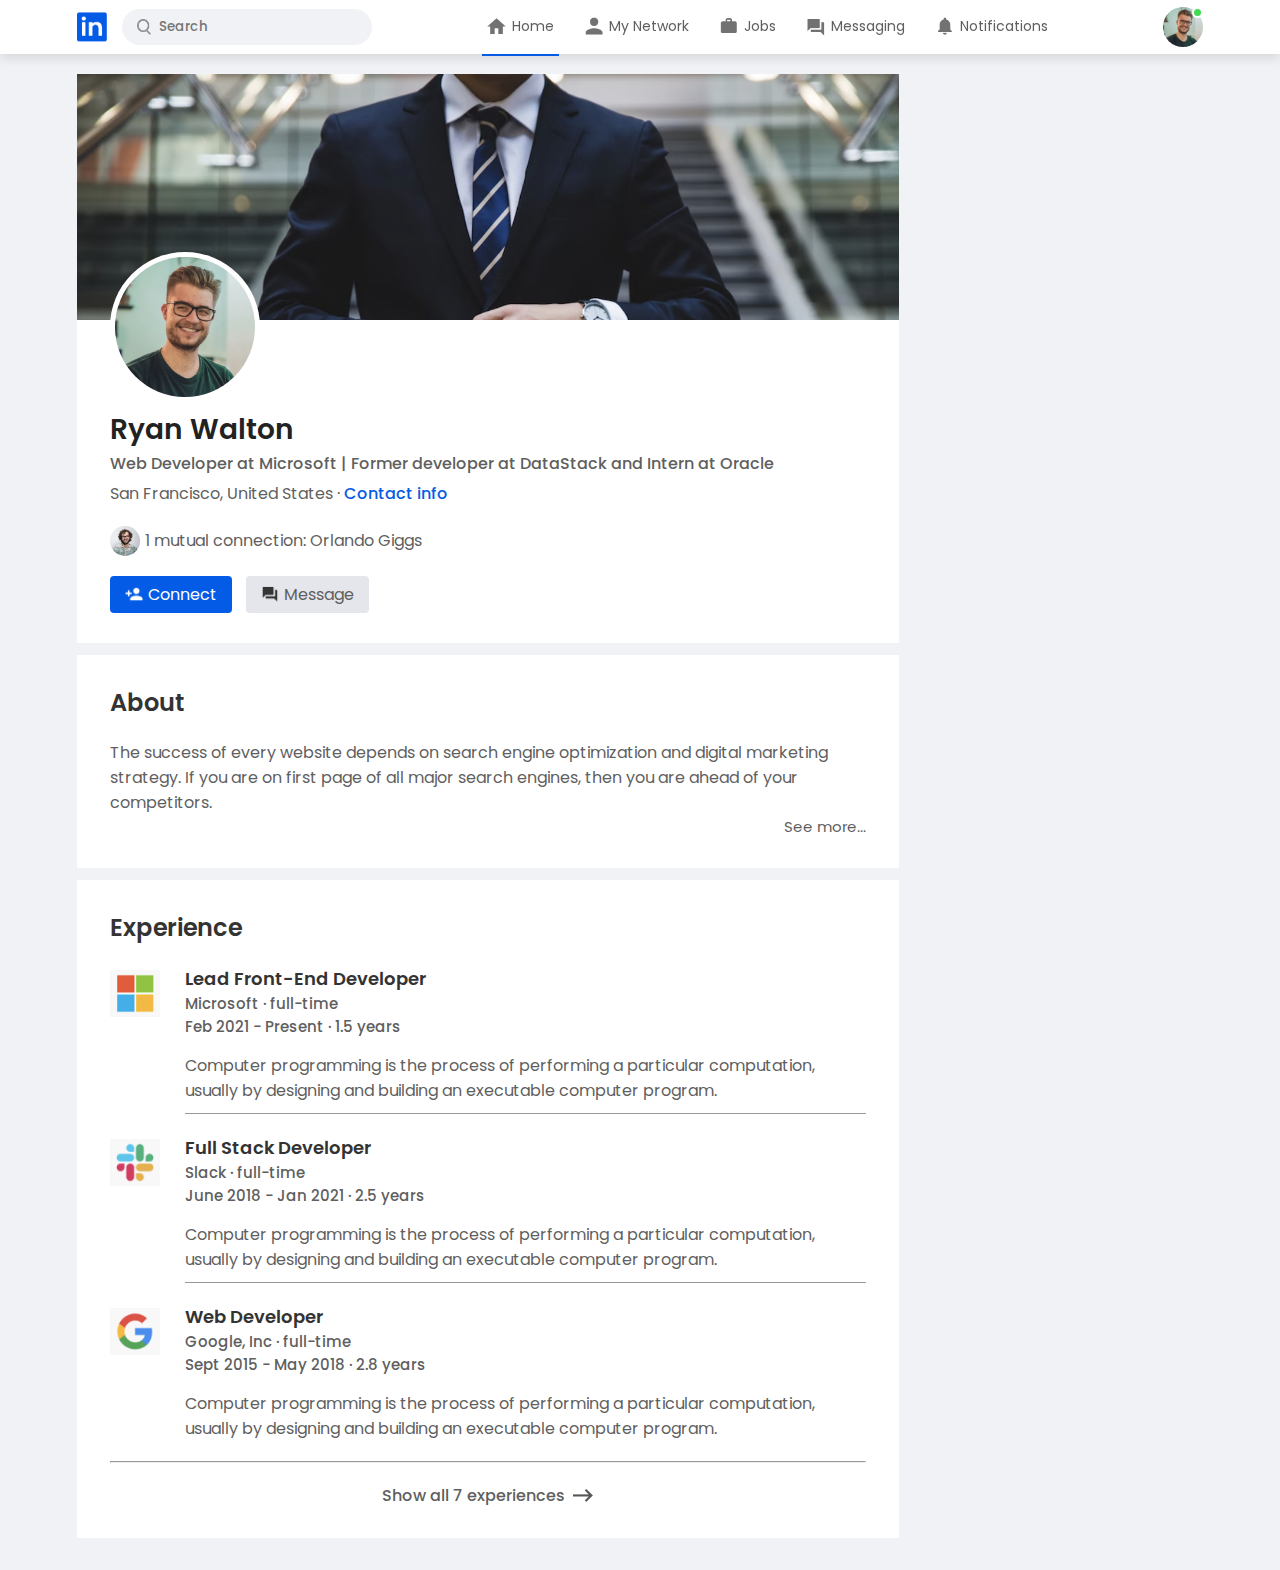
==== profile.html @ 17ca2936 "Create profile experience section" ====
<!DOCTYPE html>
<html lang="en">
<head>
    <meta charset="UTF-8">
    <meta name="viewport" content="width=device-width, initial-scale=1.0">
    <title>Social Media Website Design - Practice</title>
    
    <!-- Google Fonts -->
    <link rel="preconnect" href="https://fonts.googleapis.com">
    <link rel="preconnect" href="https://fonts.gstatic.com" crossorigin>
    <link
        href="https://fonts.googleapis.com/css2?family=Abril+Fatface&family=Merriweather:ital@0;1&family=Poppins:ital,wght@0,100;0,200;0,400;0,500;0,600;0,700;0,800;0,900;1,100;1,200;1,300;1,400;1,500;1,600;1,700;1,800;1,900&family=Work+Sans:wght@400;500;800&display=swap"
        rel="stylesheet">
    <link rel="stylesheet" href="./style.css">
</head>
<body>
    <nav class="navbar">
        <div class="navbar-left">
            <a href="./index.html" class="logo"><img src="./images/logo.png" alt="logo"></a>

            <div class="search-box">
                <img src="./images/search.png" alt="replace-me">
                <input type="text" placeholder="Search">
            </div>

        </div>
        <div class="navbar-center">
            <ul>
                <li><a href="#" class="active-link"><img src="./images/home.png" alt="home"><span>Home</span></a></li>
                <li><a href="#"><img src="./images/network.png" alt="person"><span>My Network</span></a></li>
                <li><a href="#"><img src="./images/jobs.png" alt="briefcase"><span>Jobs</span></a></li>
                <li><a href="#"><img src="./images/message.png" alt="messaging"><span>Messaging</span></a></li>
                <li><a href="#"><img src="./images/notification.png" alt="bell notifications"><span>Notifications</span></a></li>
            </ul>
        </div>
        <div class="navbar-right">
            <div class="online">
            <img src="./images/user-1.png" class="nav-profile-img" alt="user profile photo" onclick="toggleMenu()">
            </div>
        </div>

        <!-- ---------------- profile drop-down menu ------------------ -->
        <div class="profile-menu-wrap" id="profileMenu">
            <div class="profile-menu">
                <div class="user-info">
                    <img src="./images/user-1.png">
                    <div>
                        <h3>Ryan Walton</h3>
                        <a href="#">See your profile</a>
                    </div>
                </div>
                <hr>
                <a href="#" class="profile-menu-link">
                    <img src="./images/feedback.png">
                    <p>Give Feedback</p>
                    <span>></span>
                </a>
                <a href="#" class="profile-menu-link">
                    <img src="./images/setting.png">
                    <p>Settings & Privacy</p>
                    <span>></span>
                </a>
                <a href="#" class="profile-menu-link">
                    <img src="./images/help.png">
                    <p>Help & Support</p>
                    <span>></span>
                </a>
                <a href="#" class="profile-menu-link">
                    <img src="./images/display.png">
                    <p>Display & Accessibility</p>
                    <span>></span>
                </a>
                <a href="#" class="profile-menu-link">
                    <img src="./images/logout.png">
                    <p>Logout</p>
                    <span>></span>
                </a>
            </div>
        </div>

    </nav>    

<!-- --------------- End Navbar --------------- -->   

    <div class="container">
        <div class="profile-main">
            <div class="profile-container">
                <img src="./images/cover-pic.png" width="100%">
                <div class="profile-container-inner">
                    <img src="./images/user-1.png" class="profile-pic">
                    <h1>Ryan Walton</h1>
                    <b>Web Developer at Microsoft | Former developer at DataStack and Intern at Oracle</b>
                    <p>San Francisco, United States &middot; <a href="#">Contact info</a></p>
                    <div class="mutual-connection">
                        <img src="./images/user-2.png">
                        <span>1 mutual connection: Orlando Giggs</span>
                    </div>
                    <div class="profile-btn">
                        <a href="#" class="primary-btn"><img src="./images/connect.png">Connect</a>
                        <a href="#"><img src="./images/chat.png">Message</a>
                    </div>
                </div>
            </div>

            <div class="profile-description">
                <h2>About</h2>
                <p>The success of every website depends on search engine optimization and digital marketing strategy.
                    If you are on first page of all major search engines, then you are ahead of your competitors.</p>
                    <a href="#" class="see-more-link">See more...</a>
            </div>


            <div class="profile-description">
                <h2>Experience</h2>
                <div class="profile-desc-row">
                    <img src="./images/microsoft.png" alt="Microsoft logo">
                    <div>
                        <h3>Lead Front-End Developer</h3>
                        <b>Microsoft &middot; full-time</b>
                        <b>Feb 2021 - Present &middot; 1.5 years</b>
                        <p>Computer programming is the process of performing a particular computation, 
                            usually by designing and building an executable computer program.
                        </p>
                        <hr>
                    </div>
                </div>
                <div class="profile-desc-row">
                    <img src="./images/slack.png" alt="Slack logo">
                    <div>
                        <h3>Full Stack Developer</h3>
                        <b>Slack &middot; full-time</b>
                        <b>June 2018 - Jan 2021 &middot; 2.5 years</b>
                        <p>Computer programming is the process of performing a particular computation, 
                            usually by designing and building an executable computer program.
                        </p>
                        <hr>
                    </div>
                </div>
                <div class="profile-desc-row">
                    <img src="./images/google.png" alt="Slack logo">
                    <div>
                        <h3>Web Developer</h3>
                        <b>Google, Inc &middot; full-time</b>
                        <b>Sept 2015 - May 2018 &middot; 2.8 years</b>
                        <p>Computer programming is the process of performing a particular computation, 
                            usually by designing and building an executable computer program.
                        </p>
                    </div>
                </div>
                <hr>
                <a href="#" class="experience-link">Show all 7 experiences <img src="./images/right-arrow.png"></a>
            </div>

        </div>

<!-- --------------- Profile Sidebar --------------- --> 
        <div class="profile-sidebar"></div>
    </div>

<script src="./index.js"></script>
</body>
</html>
---- style.css ----
* {
    margin: 0; 
    padding: 0; 
    font-family: 'Poppins', sans-serif;
    box-sizing: border-box;
}

body {
    background: #f0f2f5; 
    color: #5f5f5f;
}

a {
    text-decoration: none; /*remoes underline from all link text*/
    color: #5f5f5f;
}

.navbar {
    display: flex; 
    align-items: center;
    justify-content: space-between;
    background: #fff; 
    padding: 6px 6%; 
    position: sticky; 
    top: 0; 
    z-index: 100; 
    box-shadow: 0 5px 10px rgba(0, 0, 0, 0.1); 
}

.logo img {
    width: 30px; /*changes the size of the logo*/
    margin-right: 15px;
    display: block; 
}

.navbar-center ul li {
    display: inline-block; /*horizontally aligns items*/
    list-style: none; /*removes bullets*/
}

.navbar-center ul li a {
    display: flex;
    align-items: center; /*aligns icons and link text*/
    font-size: 14px;
    margin: 5px 8px; /* 5px on l/r and 8px t/b*/
    padding-right: 5px;
    position: relative;
}

.navbar-center ul li a img {
    width: 30px; /*changes the size of the icons*/
}

.navbar-center ul li a::after {
    content: '';
    width: 0; 
    height: 2px; 
    background: #045be6;
    position: absolute;
    bottom: -15px; 
    transition: width 0.3s;
}

.navbar-center ul li a:hover::after, 
.navbar-center ul li a.active-link::after {
    width: 100%;
}

.nav-profile-img {
    width: 40px; 
    border-radius: 50%;
    display: block; 
    cursor: pointer;
    position: relative;
}

.online {
    position: relative; 
}

.online::after {
    content: ''; 
    width: 7px; 
    height: 7px; 
    border: 2px solid #fff;
    border-radius: 50%;
    right: 0px; 
    top: 0px; 
    background: #41db51;
    position: absolute;
}

.search-box {
    background: #f0f2f5;
    width: 250px;
    border-radius: 20px;
    display: flex;
    align-items: center;
    padding: 0 15px;
}

.navbar-left {
    display: flex;   
    align-items: center;
}

.search-box img {
    width: 14px;
}

.search-box input {
    width: 100%;
    background: transparent;
    padding: 8px;
    outline: none;
    border: 0;
}

/* ----- Navbar End ----- */ 

.container {
    padding: 20px 6%; 
    display: flex;
    flex-wrap: wrap; /* look this up */
    justify-content: space-between;

}

/* --------------- Left Sidebar --------------- */

.left-sidebar {
    flex-basis: 25%; /*sets the width of the sidebar*/
    align-self: flex-start;
    position: sticky; 
    top: 73px;
}

.sidebar-profile-box {
    background: #fff;
}

.sidebar-profile-info {
    padding: 0 25px; 
}

.sidebar-profile-info img {
    width: 50px;
    border-radius: 50%;
    background: #fff; 
    padding: 4px; /* adds 4 px of circle around profile image */
    margin-top: -45px; 
}

.sidebar-profile-info h1 {
    font-size: 20px;
    font-weight: 600;
    color: #222;
}

.sidebar-profile-info h3 {
    font-size: 14px; 
    font-weight: 500;
    color: #777;
}

.sidebar-profile-info ul {
    list-style: none;
    margin: 20px 0;
}

.sidebar-profile-info ul li {
    width: 100%;
    margin: 5px 0; 
    font-size: 13px;
}

.sidebar-profile-info ul li span {
    float: right;
    color: #045be6;
}

.sidebar-profile-link {
    display: flex;
    align-items: center;
    border-top: 1px solid #ccc;
}

.sidebar-profile-link a {
    flex-basis: 50%; 
    display: flex;
    align-items: center;
    justify-content: center;
    padding: 15px 0;
    font-size: 13px; 
    border-left: 1px solid #ccc;
}

.sidebar-profile-link a:first-child {
    border-left: 0;
}

.sidebar-profile-link a img {
    width: 20px;
    margin-right: 10px;
}

.sidebar-activity {
    background: #fff;
    padding: 5px 25px;
    margin: 12px 0; 
}

.sidebar-activity h3 {
    color: #777;
    font-size: 14px; 
    font-weight: 500; 
    margin: 20px 0 10px; 
}

.sidebar-activity a {
    display: flex;
    align-items: center;
    font-size: 12px;
    font-weight: 500;
    color: #888;
    margin: 3px 0;
}

.sidebar-activity a img {
    width: 20px;
    margin-right: 10px;
}

.discover-more-link {
    border-top: 1px solid #ccc;
    text-align: center;
    margin-top: 20px; 
    margin-left: -25px; 
    margin-right: -25px; 
}

.discover-more-link a {
    color: #045be6;
    display: inline-block;
    margin: 10px 0;
}

/* --------------- Right Sidebar --------------- */

.right-sidebar {
    flex-basis: 25%;
    align-self: flex-start;
    position: sticky; 
    top: 73px;
}

.sidebar-news {
    background: #fff;
    padding: 10px 25px;
}

.info-icon {
    width: 15px;
    float: right;
    margin-top: 15px;
}

.sidebar-news h3 {
    font-size: 18px;
    font-weight: 600;
    color: #333;
    margin: 10px 0 30px;
}

.sidebar-news a {
    display: block;
    font-size: 12px;
    font-weight: 600; 
    margin-top: 10px;
    margin-bottom: -5px;
}

.sidebar-news span {
    font-size: 12px;
}

.sidebar-news .read-more-link {
    color: #045be6;
    font-weight: 500;
    margin: 20px 0 10px;
}

.sidebar-ad {
    background: #fff;
    padding: 15px 25px; 
    text-align: center;
    margin: 12px 0;
    font-size: 12px;
}

.sidebar-ad img {
    width: 60px;
    border-radius: 50%;
    margin: 4px;
}

.sidebar-ad small{
    float: right; 
    font-weight: 500; 
}

.sidebar-ad p {
    margin-top: 30px;
    margin-bottom: 10px;
}

.sidebar-ad b {
    display: block;
    font-weight: 500;
    margin-top: 10px;
}

.ad-link {
    display: inline-block;
    border: 1px solid #045be6;
    border-radius: 30px;
    padding: 5px 15px;
    color: #045be6;
    font-weight: 500;
    margin: 20px auto 10px;
}

.sidebar-useful-links {
    padding: 15px 25px; 
    text-align: center;
}

.sidebar-useful-links a {
    display: inline-block; /* allows us to set the width and height on the element */
    font-size: 14px;
    margin: 4px 2px; /* adds space between the links */
}

.copyright-msg {
    display: flex;
    align-items: center;
    justify-content: center;
    font-size: 12px;
    margin-top: 10px;
    font-weight: 500;
}

.copyright-msg img {
    width: 18px;
    margin-right: 4px;
}


/* --------------- Main Content --------------- */
.main-content {
    flex-basis: 47%;
}

.create-post {
    background: #fff;
}

.create-post-input {
    padding: 20px 25px 10px; 
    display: flex;
    align-items: flex-start;
}

.create-post-input img {
    width: 35px;
    border-radius: 50%;    
    margin-right: 10px;
}

.create-post-input textarea {
    width: 100%;
    border: 0; 
    outline: 0;
    resize: none;
    background: transparent;
    margin-top: 8px;
}

::placeholder {
    font-weight: 500;
}

.create-post-links {
    display: flex;
    align-items: flex-start;
}

.create-post-links li {
    list-style: none;
    border-top: 1px solid #ccc;
    border-right: 1px solid #ccc;
    flex-basis: 25%;
    height: 40px;
    font-size: 13px;
    display: flex;
    align-items: center;
    justify-content: center;
    cursor: pointer;
}

.create-post-links li img {
    width: 15px;
    margin-right: 5px;
}

.create-post-links li:last-child {
    background: #045be6;
    color: #fff;
    border-top: 0;
    border-right: 0;
}

.sort-by {
    display: flex;
    align-items: center;
    margin: 10px 0;
}

.sort-by hr {
    flex: 1;
    border: 0;
    height: 1px;
    background: #ccc;
}

.sort-by p {
    font-size: 13px;
    padding-left: 5px;
}

.sort-by p span {
    font-weight: 600; 
    cursor: pointer;
}

.sort-by p span img {
    width: 12px;
    margin-left: 3px;
}

.post {
    background: #fff;
    padding: 20px 25px 5px;
    margin: 5px 0 15px;
}

.post-author {
    display: flex;
    align-items: flex-start;
    margin-bottom: 20px;
}

.post-author img {
    width: 35px;
    border-radius: 50%;
    margin-right: 10px;
    margin-top: 5px;
}

.post-author h1 {
    font-size: 18px;
    font-weight: 600;
    color: #333;
}

.post-author small {
    display: block;
    margin-bottom: -2px;
}

.post p {
    font-size: 14px; 
    margin-bottom: 15px; 
}

.post-stats {
    display: flex;
    flex-wrap: wrap;
    align-items: center;
    justify-content: space-between;
    font-size: 12px;
    border-bottom: 1px solid #ccc;
    padding-bottom: 6px;
}

.post-stats div {
    display: flex;
    align-items: center;
}

.post-stats img {
    width: 15px;
    margin-right: -5px;
}

.liked-users {
    margin-left: 10px;
}

.post-activity {
    display: flex;
    align-items: center;
    justify-content: space-between; 
    padding: 10px 0;
    font-size: 14px;
    font-weight: 500;
}

.post-activity div {
    display: flex;
    align-items: center;
}

.post-activity-user-icon {
    width: 22px;
    border-radius: 50%;
}

.post-activity-arrow-icon {
    width: 12px; 
    margin-left: 5px;
}

.post-activity-link img {
    width: 18px;
    margin-right: 8px;
}

/* --------------- Profile Drop-down Menu ---------------- */

.profile-menu-wrap {
    position: absolute;  
    top: 100%;  
    right: 5%;
    width: 320px;
    max-height: 0;
    overflow: hidden;
    transition: max-height 0.5s;
}

.profile-menu-wrap.open-menu {
    max-height: 400px;
}

.profile-menu {
    background: #222;
    color: #fff;
    padding: 20px;
    margin: 10px;
}

.user-info {
    display: flex;
    align-items: center;
}

.user-info img {
    width: 50px;
    border-radius: 50%;
    margin-right: 15px;
}

.user-info h3 {
    font-weight: 500;
    margin-bottom:-7px;
}

.user-info a {
    color: #c9dbf8;
    font-size: 13px;
}

.profile-menu hr {
    border: 0;
    height: 1px;
    width: 100%;
    background: #fff;
    margin: 15px 0 10px; 
}

.profile-menu-link {
    display: flex;
    align-items: center;
    color: #fff;
    margin: 12px 0;
    font-size: 14px;
}

.profile-menu-link p {
    width: 100%;
}

.profile-menu-link img {
    width: 35px;
    border-radius: 50%;
    margin-right: 15px;
}


/* ------------- Profile Page ----------- */

.profile-main {
    flex-basis: 73%;
}

.profile-sidebar {
    flex-basis: 25%;
    align-self: flex-start;
    position: sticky;
    top: 73%;
}

.profile-container {
    background: #fff;
}

.profile-container-inner {
    padding: 0 4% 10px; 
}

.profile-pic {
    width: 150px;
    border-radius: 50%;
    margin-top: -75px;
    padding: 5px; 
    background: #fff;
}

.profile-container h1 {
    font-size: 28px;
    font-weight: 600;
    color: #222;

}

.profile-container b {
    font-weight: 500; 
}

.profile-container p {
    margin-top: 5px;
}

.profile-container p a {
    color: #045be6;
    font-weight: 500;
}

.mutual-connection {
    display: flex;
    align-items: center;
    margin: 20px 0; 
}

.mutual-connection img {
    width: 30px;
    border-radius: 50%;
    margin-right: 5px;
}

.profile-btn {
    margin: 20px 0;
}

.profile-btn a {
    display: inline-flex;
    align-items: center;
    background: #e4e6eb;
    padding: 6px 15px; 
    border-radius: 4px;
    margin-right: 10px; 
}

.profile-btn a img {
    width: 18px;
    margin-right: 5px;
}

.profile-btn .primary-btn {
    background: #045be6;
    color: #fff;
}

.profile-description {
    background: #fff;
    padding: 20px 4% 30px; 
    margin: 12px 0;
}

.profile-description h2 {
    color: #333;
    margin: 10px 0 20px; 
    font-weight: 600;
}

.see-more-link {
    display: block;
    text-align: right;
    font-size: 15px;
}

.profile-desc-row {
    display: flex;
    align-items: flex-start;
    margin: 20px 0;
}

.profile-desc-row img {
    width: 50px;
    margin-right: 25px;
    margin-top: 5px;
}

.profile-desc-row div {
    width: 100%;
}

.profile-desc-row h3 {
    font-size: 18px;
    font-weight: 600;
    color: #333;
}

.profile-desc-row b {
    display: block;
    font-weight: 500;
    font-size: 15px;
}

.profile-desc-row p {
    margin-top: 15px;
}

.profile-desc-row hr {
    border: 0; 
    border-bottom: 1px solid #999;
    margin-top: 10px;
}

.experience-link {
    display: flex;
    align-items: center;
    justify-content: center;
    padding-top: 20px;
    font-weight: 500;
}

.experience-link img {
    width: 20px;
    margin-left: 8px;
}



/* left off at 1:32:08 https://www.youtube.com/watch?v=0ihPVIrf_Dw */
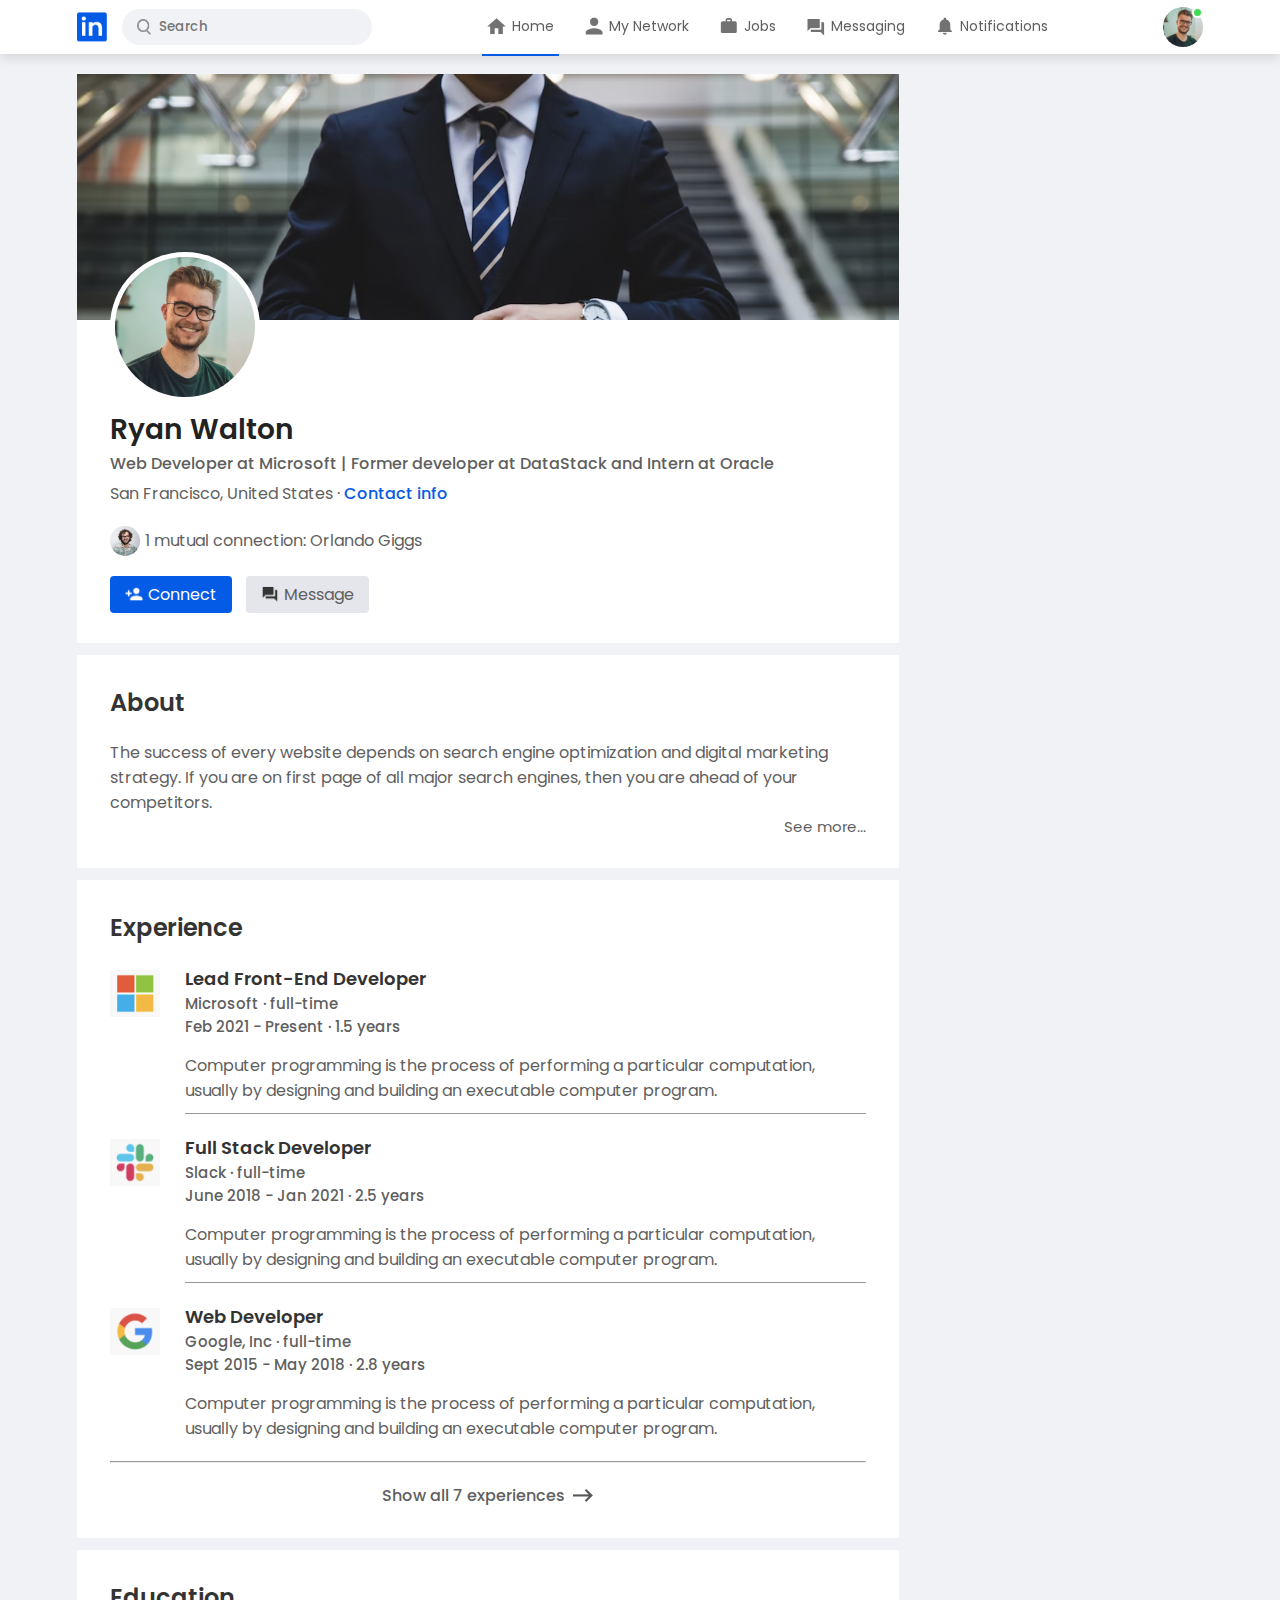
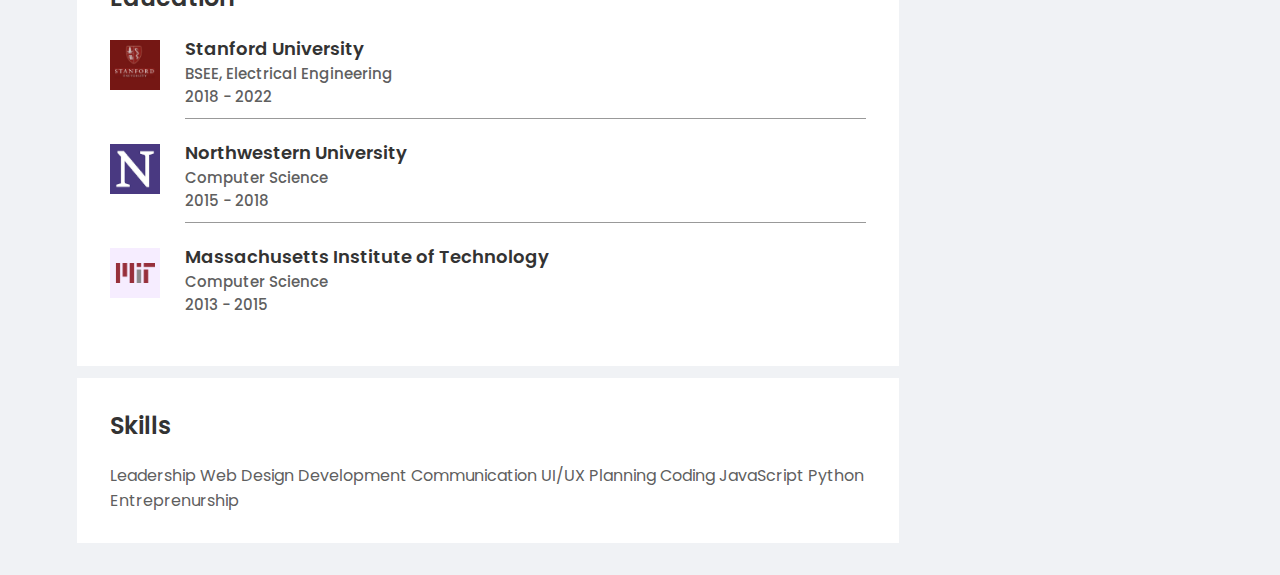
==== commit 70b84702: "Create Education Section" ====
--- a/profile.html
+++ b/profile.html
@@ -151,6 +151,50 @@
                 <a href="#" class="experience-link">Show all 7 experiences <img src="./images/right-arrow.png"></a>
             </div>
 
+            <div class="profile-description">
+                <h2>Education</h2>
+                <div class="profile-desc-row">
+                    <img src="./images/stanford.png" alt="Stanford University logo">
+                    <div>
+                        <h3>Stanford University</h3>
+                        <b>BSEE, Electrical Engineering</b>
+                        <b>2018 - 2022</b>
+                        <hr>
+                    </div>
+                </div>
+                <div class="profile-desc-row">
+                    <img src="./images/north.png" alt="Northwestern University logo">
+                    <div>
+                        <h3>Northwestern University</h3>
+                        <b>Computer Science</b>
+                        <b>2015 - 2018</b>
+                        <hr>
+                    </div>
+                </div>
+                <div class="profile-desc-row">
+                    <img src="./images/mit.png" alt="MIT logo">
+                    <div>
+                        <h3>Massachusetts Institute of Technology</h3>
+                        <b>Computer Science</b>
+                        <b>2013 - 2015</b>
+                    </div>
+                </div>
+            </div>
+
+            <div class="profile-description">
+                <h2>Skills</h2>
+                <a href="#" class="skills-btn">Leadership</a>
+                <a href="#" class="skills-btn">Web Design</a>
+                <a href="#" class="skills-btn">Development</a>
+                <a href="#" class="skills-btn">Communication</a>
+                <a href="#" class="skills-btn">UI/UX</a>
+                <a href="#" class="skills-btn">Planning</a>
+                <a href="#" class="skills-btn">Coding</a>
+                <a href="#" class="skills-btn">JavaScript</a>
+                <a href="#" class="skills-btn">Python</a>
+                <a href="#" class="skills-btn">Entreprenurship</a>
+                </div>
+            </div>
         </div>
 
 <!-- --------------- Profile Sidebar --------------- --> 
--- a/style.css
+++ b/style.css
@@ -761,5 +761,7 @@
 }
 
 
+.skills-btn
+
 
 /* left off at 1:32:08 https://www.youtube.com/watch?v=0ihPVIrf_Dw */
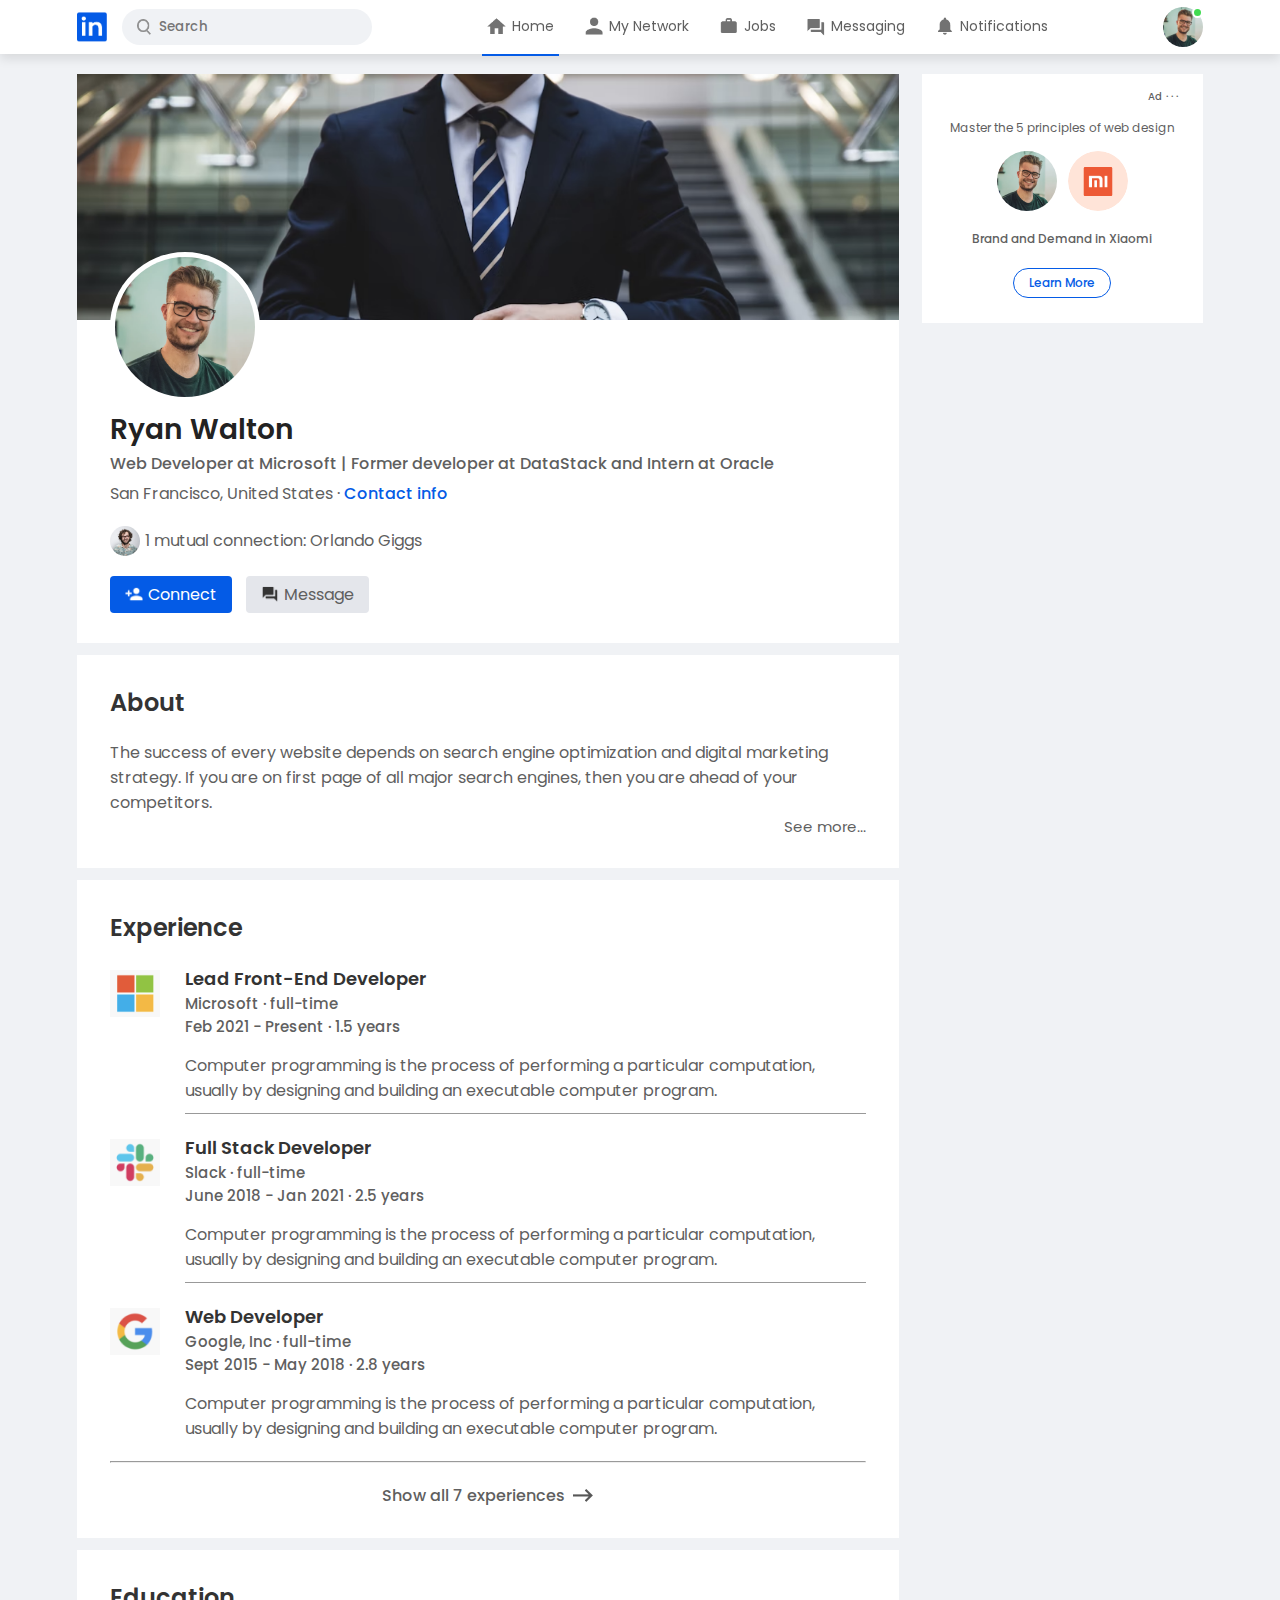
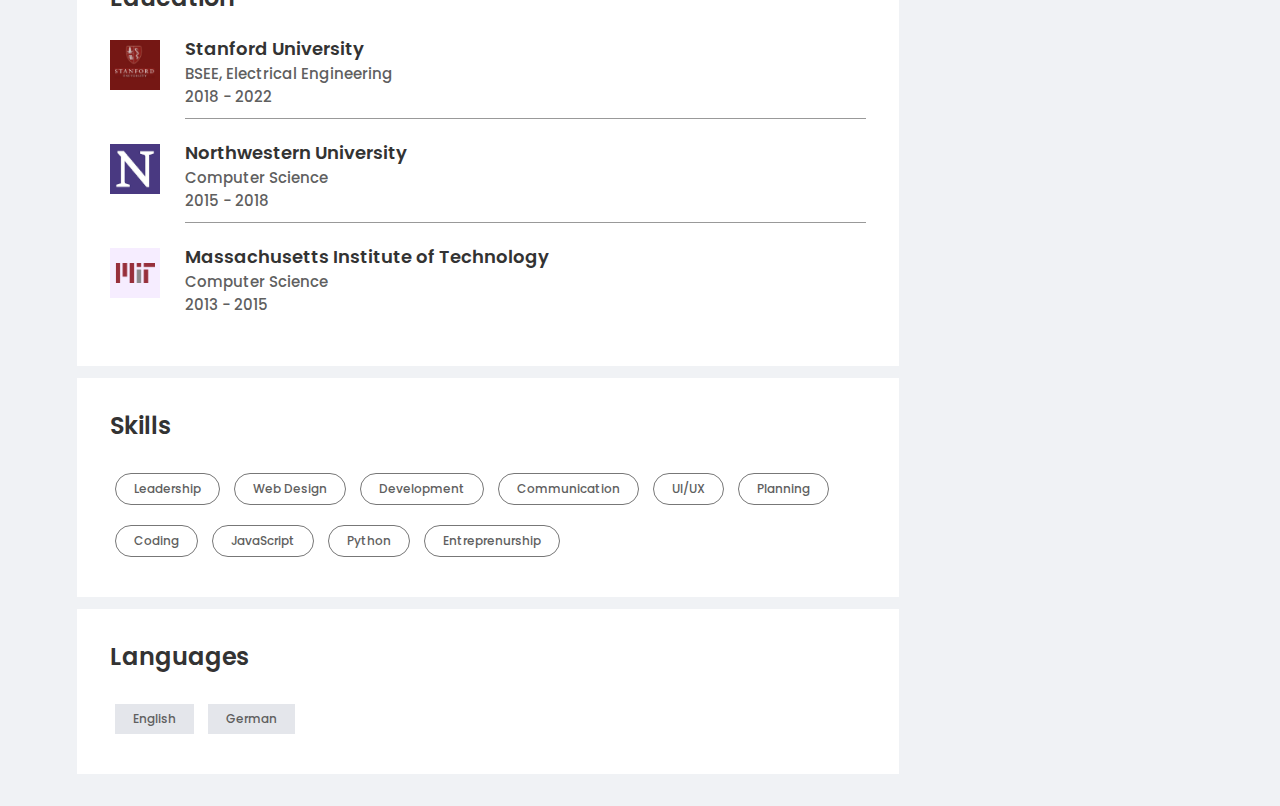
==== commit 14256184: "Added sidebar ad to profile page right sidebar" ====
--- a/profile.html
+++ b/profile.html
@@ -194,12 +194,29 @@
                 <a href="#" class="skills-btn">Python</a>
                 <a href="#" class="skills-btn">Entreprenurship</a>
                 </div>
-            </div>
+
+            <div class="profile-description">
+                <h2>Languages</h2>
+                <a href="#" class="language-btn">English</a>
+                <a href="#" class="language-btn">German</a>
+                </div>
+        
         </div>
 
 <!-- --------------- Profile Sidebar --------------- --> 
-        <div class="profile-sidebar"></div>
-    </div>
+        <div class="profile-sidebar">
+            <div class="sidebar-ad">
+                <small>Ad &middot; &middot; &middot;</small>
+                <p>Master the 5 principles of web design</p>
+                <div>
+                    <img src="./images/user-1.png">
+                    <img src="./images/mi-logo.png">
+                </div>
+                <b>Brand and Demand in Xiaomi</b>
+                <a href="#" class="ad-link">Learn More</a>
+            </div>
+        </div>
+</div>
 
 <script src="./index.js"></script>
 </body>
--- a/style.css
+++ b/style.css
@@ -617,7 +617,7 @@
     flex-basis: 25%;
     align-self: flex-start;
     position: sticky;
-    top: 73%;
+    top: 73px;
 }
 
 .profile-container {
@@ -761,7 +761,31 @@
 }
 
 
-.skills-btn
+.skills-btn {
+    display: inline-block;
+    margin: 10px 5px; 
+    padding: 6px 18px;
+    border: 1px solid #777;
+    border-radius: 30px;
+    font-size: 12px;
+    font-weight: 500;
+}
+
+.language-btn {
+    display: inline-block;
+    margin: 10px 5px;
+    padding: 6px 18px;
+    background: #e4e6eb;
+    font-size: 12px;
+    font-weight: 500;
+}
+
+
+/* ------------------ profile right-sidebar ----------------- */
+
+.profile-sidebar .sidebar-ad {
+    margin: 0;
+}
 
 
 /* left off at 1:32:08 https://www.youtube.com/watch?v=0ihPVIrf_Dw */
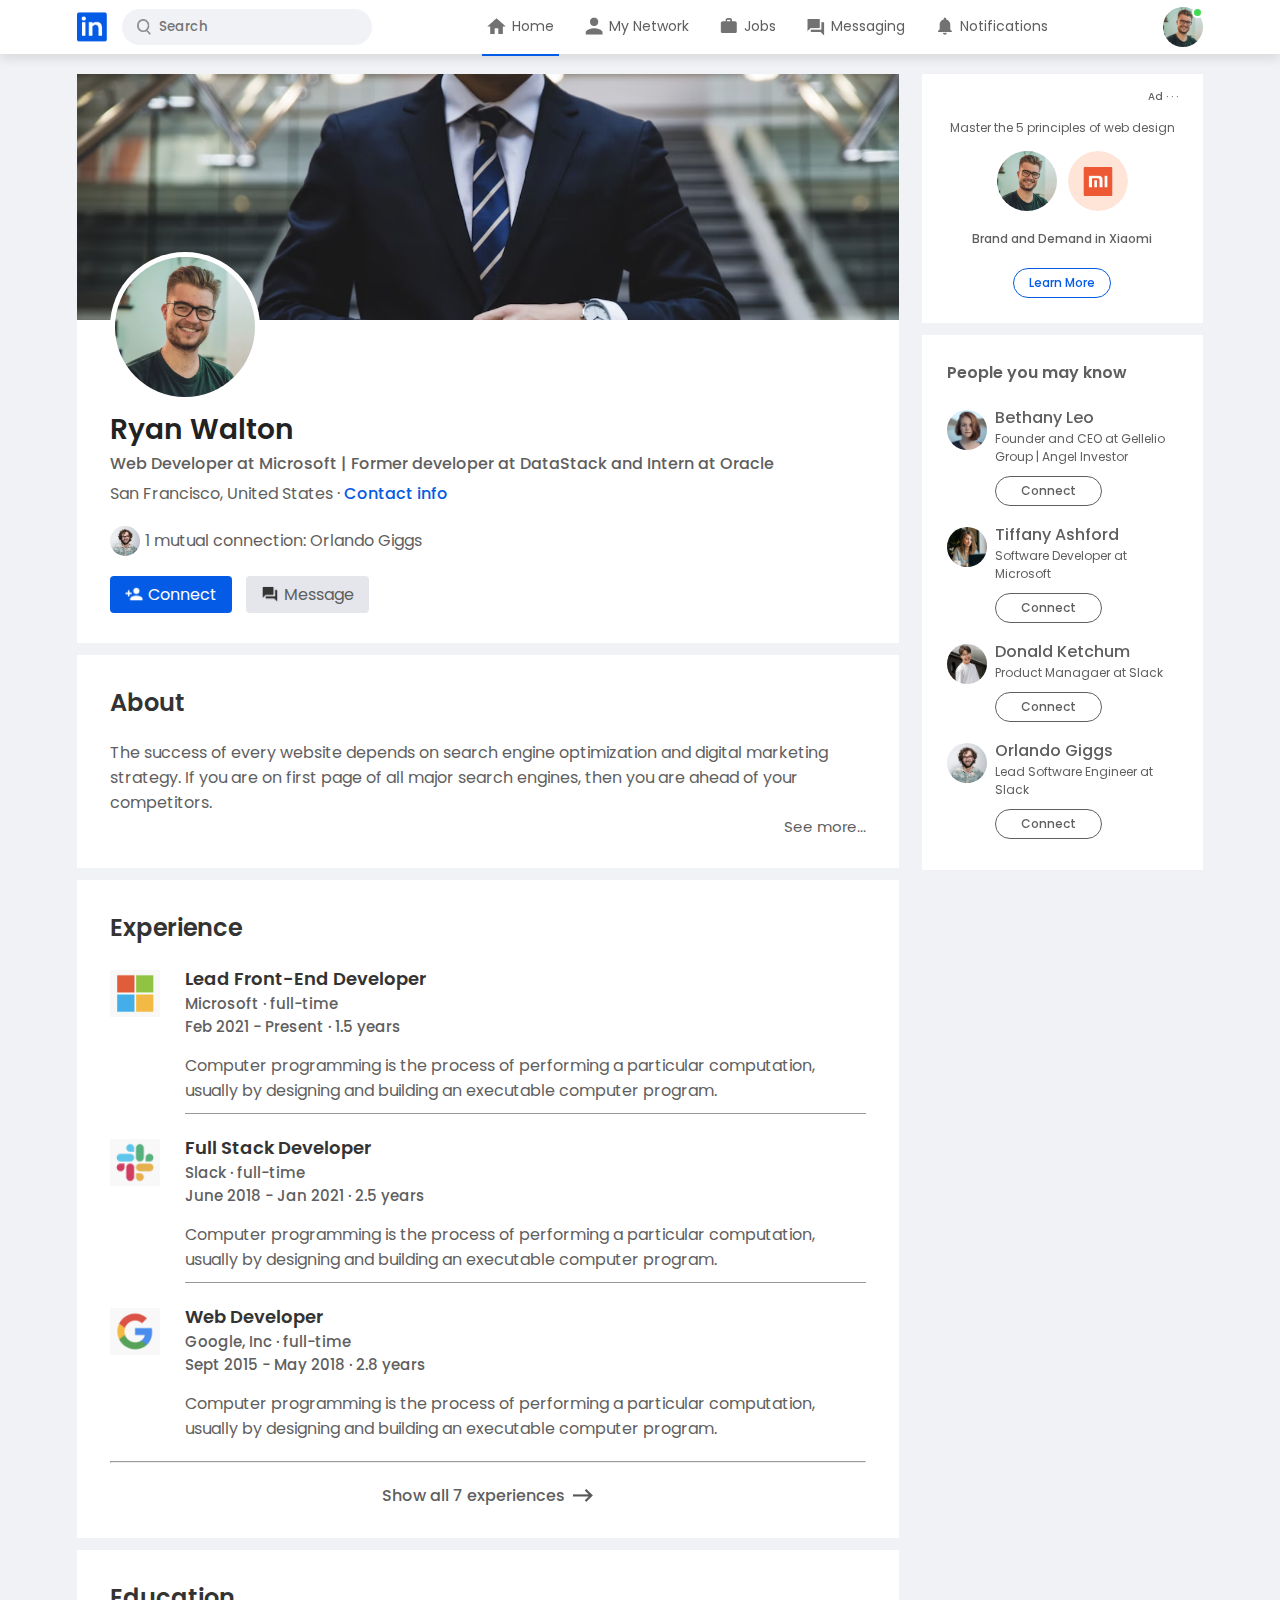
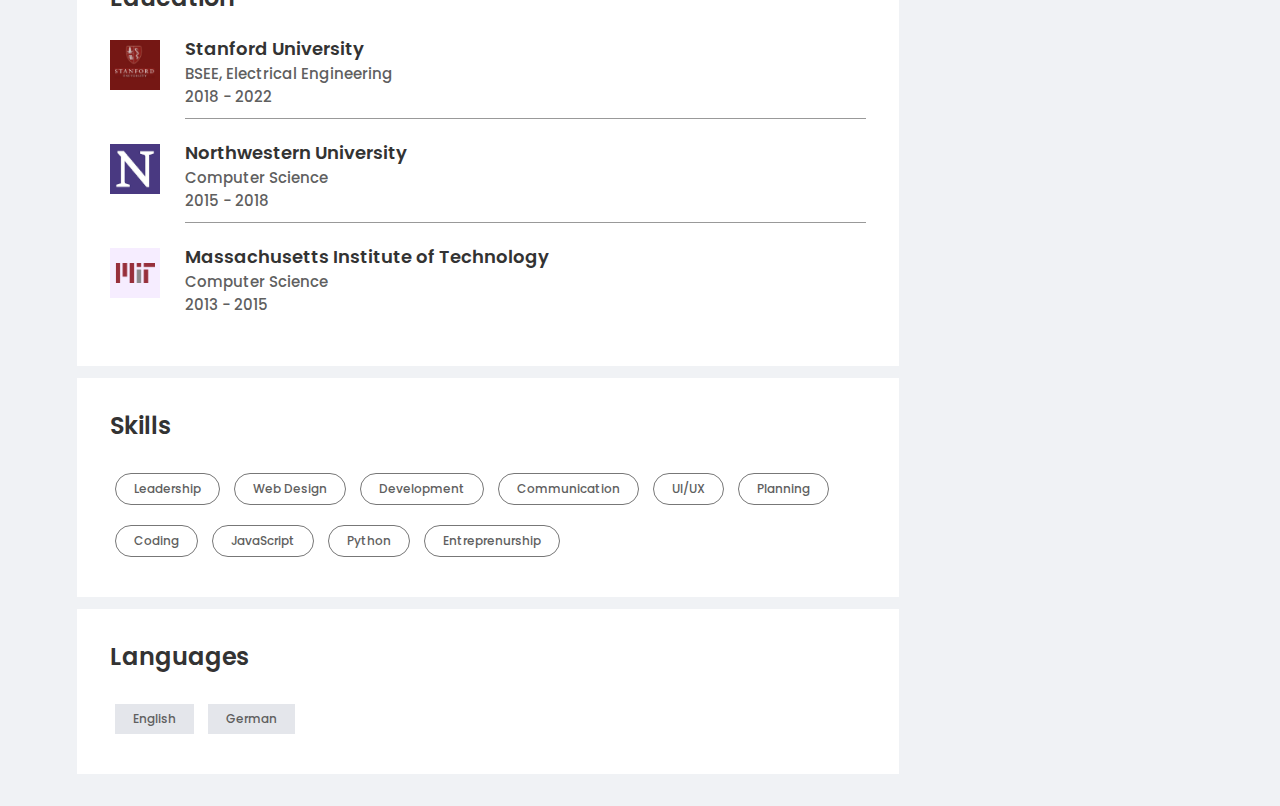
==== commit 12b5cb02: "Added people you may know section to profile sidebar" ====
--- a/profile.html
+++ b/profile.html
@@ -215,6 +215,43 @@
                 <b>Brand and Demand in Xiaomi</b>
                 <a href="#" class="ad-link">Learn More</a>
             </div>
+
+            <div class="sidebar-people">
+                <h3>People you may know</h3>
+                <div class="sidebar-people-row">
+                    <img src="./images/user-3.png">
+                    <div>
+                        <h2>Bethany Leo</h2>
+                        <p>Founder and CEO at Gellelio Group | Angel Investor</p>
+                        <a href="#">Connect</a>
+                    </div>
+                </div>
+                <div class="sidebar-people-row">
+                    <img src="./images/user-4.png">
+                    <div>
+                        <h2>Tiffany Ashford</h2>
+                        <p>Software Developer at Microsoft</p>
+                        <a href="#">Connect</a>
+                    </div>
+                </div>
+                <div class="sidebar-people-row">
+                    <img src="./images/user-5.png">
+                    <div>
+                        <h2>Donald Ketchum</h2>
+                        <p>Product Managaer at Slack</p>
+                        <a href="#">Connect</a>
+                    </div>
+                </div>
+                <div class="sidebar-people-row">
+                    <img src="./images/user-2.png">
+                    <div>
+                        <h2>Orlando Giggs</h2>
+                        <p>Lead Software Engineer at Slack</p>
+                        <a href="#">Connect</a>
+                    </div>
+                </div>
+
+            </div>
         </div>
 </div>
 
--- a/style.css
+++ b/style.css
@@ -787,5 +787,44 @@
     margin: 0;
 }
 
+.sidebar-people {
+    background: #fff;
+    padding: 15px 25px;
+    margin: 12px 0;
+    font-size: 12px;
+}
+
+.sidebar-people h3 {
+    font-size: 16px;
+    font-weight: 600;
+    margin: 10px 0 20px;
+}
+
+.sidebar-people-row {
+    display: flex;
+    align-items: flex-start;
+    margin: 6px 0;
+}
+
+.sidebar-people-row img {
+    border-radius: 50%;
+    width: 40px;
+    margin-right: 8px;
+    margin-top: 5px;
+}
+
+.sidebar-people-row h2 {
+    font-weight: 500;
+    font-size: 16px;
+}
+
+.sidebar-people-row a {
+    display: inline-block;
+    margin: 10px 0;
+    padding: 5px 25px;
+    border: 1px solid #5f5f5f;
+    border-radius: 30px;
+    font-weight: 500;
+}
 
 /* left off at 1:32:08 https://www.youtube.com/watch?v=0ihPVIrf_Dw */
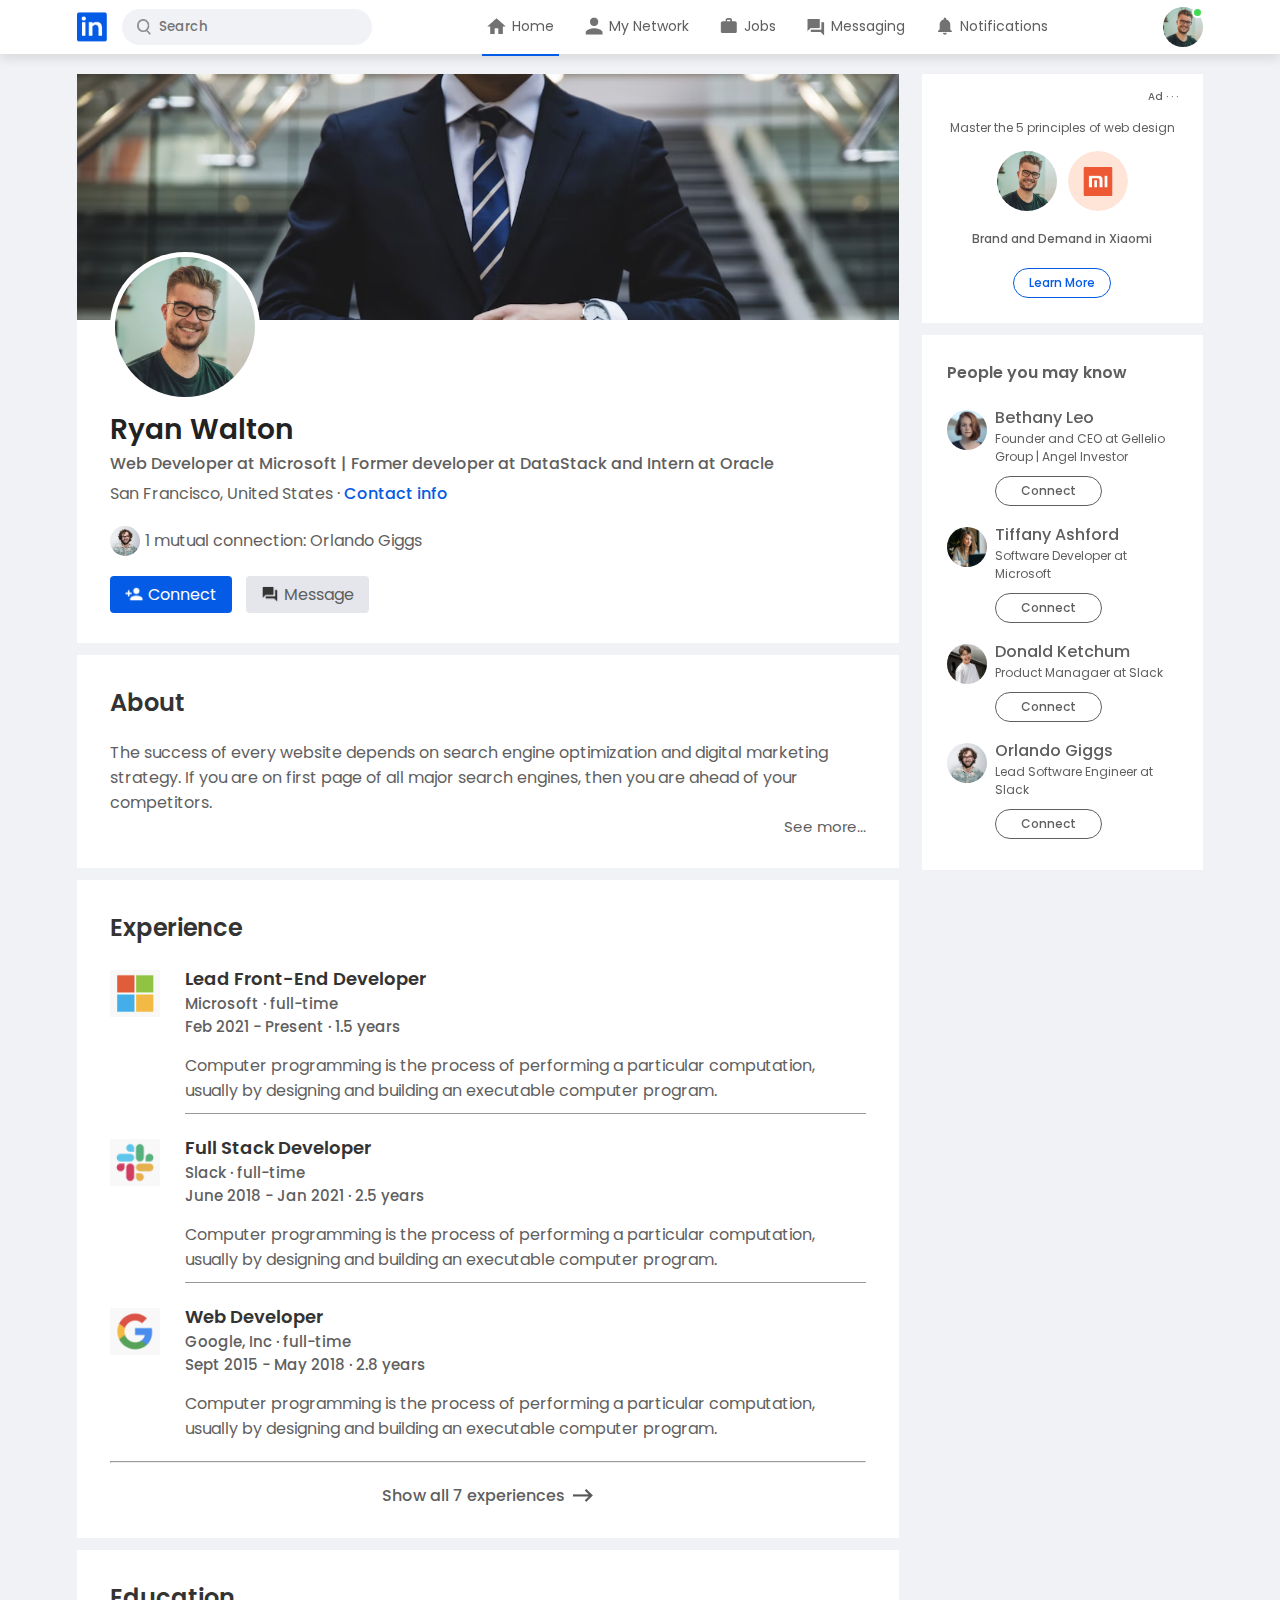
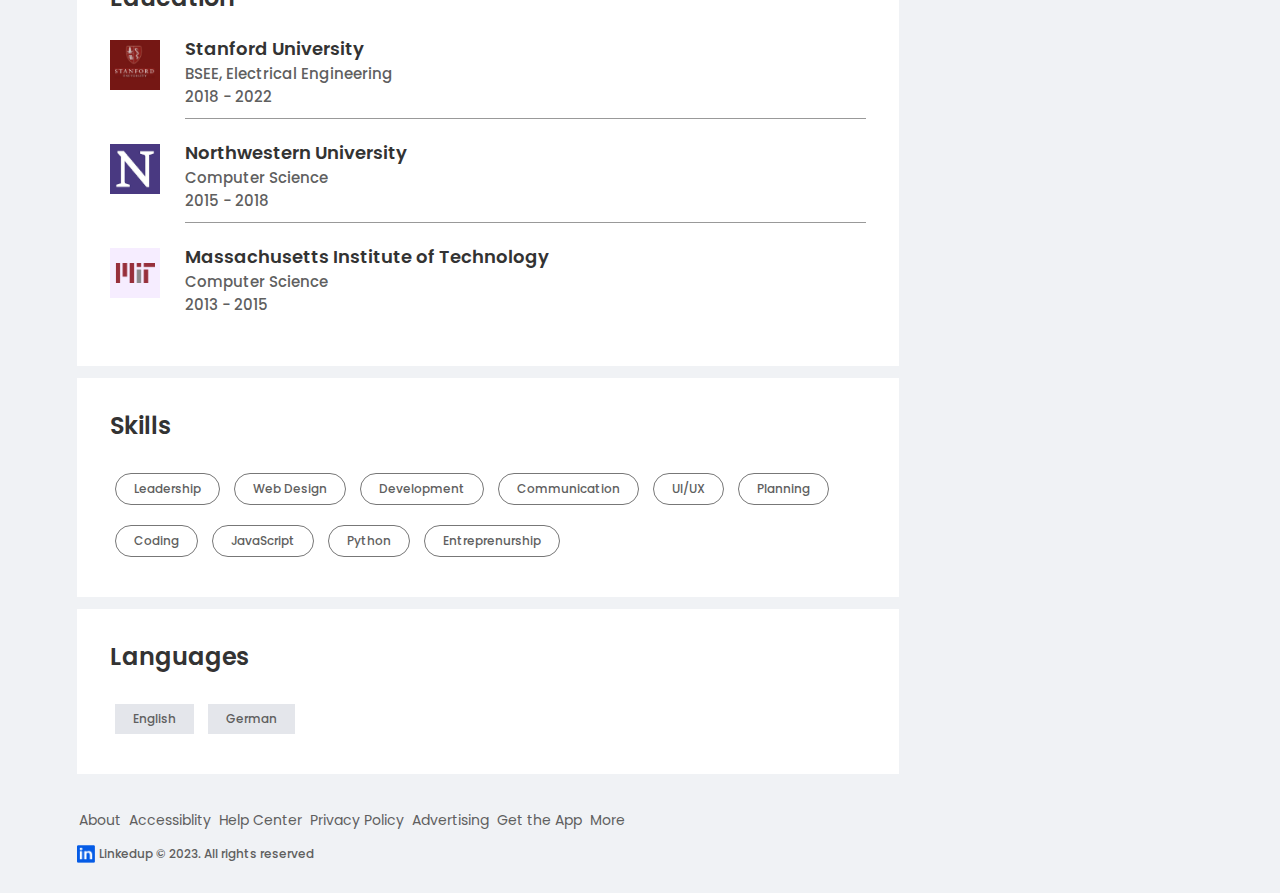
==== commit a3463570: "Added profile footer" ====
--- a/profile.html
+++ b/profile.html
@@ -255,6 +255,24 @@
         </div>
 </div>
 
+<div class="profile-footer">
+    <div class="sidebar-useful-links">
+        <a href="#">About</a>
+        <a href="#">Accessiblity</a>
+        <a href="#">Help Center</a>
+        <a href="#">Privacy Policy</a>
+        <a href="#">Advertising</a>
+        <a href="#">Get the App</a>
+        <a href="#">More</a>
+
+
+        <div class="copyright-msg">
+            <img src="./images/logo.png" alt="logo">
+            <p>Linkedup &#169; 2023. All rights reserved</p>
+        </div>
+    </div>
+</div>
+
 <script src="./index.js"></script>
 </body>
 </html>--- a/style.css
+++ b/style.css
@@ -827,4 +827,18 @@
     font-weight: 500;
 }
 
+
+.profile-footer {
+    padding: 0 6% 30px; 
+}
+
+.profile-footer .sidebar-useful-links {
+    text-align: left;
+    padding: 0;
+}
+
+.profile-footer .copyright-msg {
+    justify-content: flex-start;
+}
+
 /* left off at 1:32:08 https://www.youtube.com/watch?v=0ihPVIrf_Dw */
